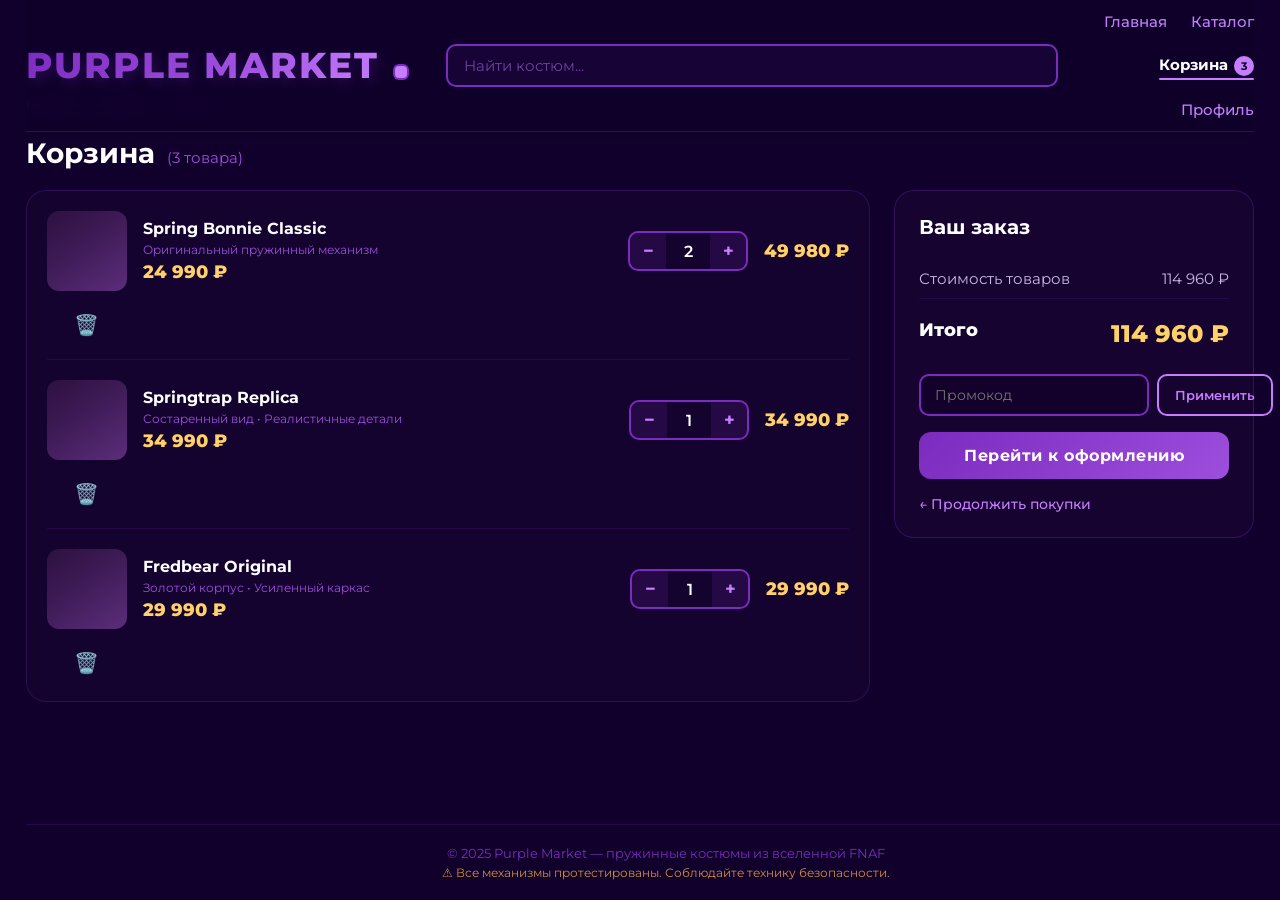
==== cart.html @ 16dbb94a "понятно." ====
<!-- cart.html -->
<!DOCTYPE html>
<html lang="ru">
<head>
    <meta charset="UTF-8">
    <meta name="viewport" content="width=device-width, initial-scale=1.0">
    <title>Корзина | Purple Market</title>
    <link rel="preconnect" href="https://fonts.googleapis.com">
    <link rel="preconnect" href="https://fonts.gstatic.com" crossorigin>
    <link href="https://fonts.googleapis.com/css2?family=Montserrat:wght@400;500;600;700;800;900&display=swap" rel="stylesheet">
    <link rel="stylesheet" href="cart.css">
</head>
<body>
    <div class="header">
        <h1 class="logo">Purple Market</h1>
        <input class="search" type="text" placeholder="Найти костюм...">
        <div class="links">
            <a class="a" href="index.html">Главная</a>
            <a class="a" href="catalog.html">Каталог</a>
            <a class="a active" href="cart.html">Корзина <span class="cart-badge">3</span></a>
            <a class="a" href="profile.html">Профиль</a>
        </div>
    </div>

    <div class="breadcrumbs">
        <a href="index.html">Главная</a>
        <span class="breadcrumb-sep">›</span>
        <a href="catalog.html">Каталог</a>
        <span class="breadcrumb-sep">›</span>
        <span class="breadcrumb-current">Корзина</span>
    </div>

    <h1 class="cart-title">
        Корзина
        <span class="item-count-text">(3 товара)</span>
    </h1>

    <!-- Основной блок корзины -->
    <div class="cart-layout">
        <!-- Список товаров -->
        <div class="cart-items">
            <!-- Товар 1 -->
            <div class="cart-item">
                <div class="item-image">
                    <img class="img" src="https://avatars.mds.yandex.net/i?id=3c8444136133804bf10d3eeb27ead9ef_l-4120546-images-thumbs&n=13" alt="">
                </div>
                <div class="item-details">
                    <span class="item-name">Spring Bonnie Classic</span>
                    <span class="item-meta">Оригинальный пружинный механизм</span>
                    <span class="item-price">24 990 ₽</span>
                </div>
                <div class="quantity-control">
                    <button class="qty-btn">−</button>
                    <input type="number" class="qty-input" value="2" min="1" max="10">
                    <button class="qty-btn">+</button>
                </div>
                <div class="item-total">49 980 ₽</div>
                <button class="remove-btn" title="Удалить">🗑️</button>
            </div>

            <!-- Товар 2 -->
            <div class="cart-item">
                <div class="item-image">
                    <img class="img" src="https://i.ytimg.com/vi/x2kyxXucwGw/maxresdefault.jpg" alt="">
                </div>
                <div class="item-details">
                    <span class="item-name">Springtrap Replica</span>
                    <span class="item-meta">Состаренный вид • Реалистичные детали</span>
                    <span class="item-price">34 990 ₽</span>
                </div>
                <div class="quantity-control">
                    <button class="qty-btn">−</button>
                    <input type="number" class="qty-input" value="1" min="1" max="10">
                    <button class="qty-btn">+</button>
                </div>
                <div class="item-total">34 990 ₽</div>
                <button class="remove-btn" title="Удалить">🗑️</button>
            </div>

            <!-- Товар 3 -->
            <div class="cart-item">
                <div class="item-image">
                    <img class="img" src="https://i.pinimg.com/originals/de/61/45/de6145ea5c075a3973337f6daa664766.png" alt="">
                </div>
                <div class="item-details">
                    <span class="item-name">Fredbear Original</span>
                    <span class="item-meta">Золотой корпус • Усиленный каркас</span>
                    <span class="item-price">29 990 ₽</span>
                </div>
                <div class="quantity-control">
                    <button class="qty-btn">−</button>
                    <input type="number" class="qty-input" value="1" min="1" max="10">
                    <button class="qty-btn">+</button>
                </div>
                <div class="item-total">29 990 ₽</div>
                <button class="remove-btn" title="Удалить">🗑️</button>
            </div>
        </div>

        <!-- Итоговая панель -->
        <div class="cart-summary">
            <div class="summary-title">Ваш заказ</div>
            <div class="summary-row">
                <span>Стоимость товаров</span>
                <span>114 960 ₽</span>
            </div>
            <div class="summary-row total">
                <span>Итого</span>
                <span class="summary-value">114 960 ₽</span>
            </div>
            <div class="promo-code">
                <input type="text" class="promo-input" placeholder="Промокод">
                <button class="promo-btn">Применить</button>
            </div>
            <button class="checkout-btn">Перейти к оформлению</button>
            <a href="catalog.html" class="continue-shopping">← Продолжить покупки</a>
        </div>
    </div>

    <!-- Пустая корзина (скрыта по умолчанию) -->
    <div class="empty-cart">
        <div class="empty-icon">🛒💨</div>
        <div class="empty-text">Ваша корзина пуста</div>
        <div class="empty-sub">Пружинные механизмы ждут своего владельца</div>
        <a href="catalog.html" class="continue-shopping">Перейти в каталог</a>
    </div>

    <footer class="footer">
        <div class="footer-content">
            <p>© 2025 Purple Market — пружинные костюмы из вселенной FNAF</p>
            <p class="footer-warning">⚠ Все механизмы протестированы. Соблюдайте технику безопасности.</p>
        </div>
    </footer>
</body>
</html>
---- cart.css ----
/* cart.css */
* {
    margin: 0;
    padding: 0;
    box-sizing: border-box;
}

body {
    font-family: 'Montserrat', sans-serif;
    background-color: #10002B;
    color: #E0D6F5;
    max-width: 100vw;
    overflow-x: hidden;
    padding: 80px 2vw 0 2vw;
    min-height: 100vh;
    position: relative;
}

/* ---------- HEADER ---------- */
.logo {
    font-size: 36px;
    font-weight: 800;
    letter-spacing: 2px;
    text-transform: uppercase;
    background: linear-gradient(135deg, #7B2CBF 0%, #9D4EDD 45%, #C77DFF 80%);
    background-clip: text;
    -webkit-background-clip: text;
    color: transparent;
    -webkit-text-fill-color: transparent;
    text-shadow: 4px 4px 12px rgba(123, 44, 191, 0.25);
    position: relative;
    display: inline-block;
    transition: all 0.3s ease;
    min-width: 400px;
}

.logo::after {
    content: "";
    display: inline-block;
    width: 12px;
    height: 12px;
    margin-left: 16px;
    background: #C77DFF;
    border-radius: 4px;
    box-shadow: 0 0 0 2px #7B2CBF;
}

.header {
    display: flex;
    gap: 20px;
    position: fixed;
    z-index: 100;
    align-items: center;
    width: calc(100% - 4vw);
    top: 0;
    padding: 12px 0;
    background-color: rgba(16, 0, 43, 0.92);
    backdrop-filter: blur(12px);
    -webkit-backdrop-filter: blur(12px);
    border-bottom: 1px solid rgba(123, 44, 191, 0.3);
}

.links {
    display: flex;
    justify-content: flex-end;
    gap: 24px;
    flex-wrap: wrap;
    margin-left: auto;
}

.a {
    color: #C77DFF;
    text-decoration: none;
    font-weight: 500;
    font-size: 15px;
    position: relative;
    transition: color 0.3s;
    white-space: nowrap;
}

.a:hover {
    color: #fff;
}

.a.active {
    color: #fff;
    font-weight: 700;
}

.a.active::after {
    content: '';
    position: absolute;
    bottom: -4px;
    left: 0;
    width: 100%;
    height: 2px;
    background: #C77DFF;
    border-radius: 2px;
}

.cart-badge {
    display: inline-block;
    background: #C77DFF;
    color: #10002B;
    font-size: 11px;
    font-weight: 700;
    width: 20px;
    height: 20px;
    line-height: 20px;
    text-align: center;
    border-radius: 50%;
    margin-left: 2px;
    vertical-align: middle;
}

.search {
    padding: 10px 16px;
    border-radius: 10px;
    border: 2px solid #7B2CBF;
    background-color: rgba(123, 44, 191, 0.08);
    color: #E0D6F5;
    font-size: 15px;
    transition: all 0.3s ease;
    min-width: 200px;
    width: 100%;
    max-width: 1000px;
    font-family: 'Montserrat', sans-serif;
}

.search:focus {
    outline: none;
    box-shadow: 0px 0px 14px rgba(199, 125, 255, 0.5);
    border-color: #C77DFF;
    background-color: rgba(123, 44, 191, 0.15);
}

.search:hover {
    border-color: #C77DFF;
}

.search::placeholder {
    color: rgba(199, 125, 255, 0.5);
}

/* ---------- ХЛЕБНЫЕ КРОШКИ ---------- */
.breadcrumbs {
    padding: 16px 0 8px;
    font-size: 13px;
    color: #9D4EDD;
    display: flex;
    gap: 6px;
    flex-wrap: wrap;
}

.breadcrumbs a {
    color: #C77DFF;
    text-decoration: none;
    transition: color 0.2s;
}

.breadcrumbs a:hover {
    color: #fff;
}

.breadcrumb-sep {
    color: #7B2CBF;
}

.breadcrumb-current {
    color: #E0D6F5;
    opacity: 0.7;
}

/* ---------- ЗАГОЛОВОК КОРЗИНЫ ---------- */
.cart-title {
    font-size: 28px;
    font-weight: 700;
    color: #fff;
    margin: 16px 0 20px;
    display: flex;
    align-items: baseline;
    gap: 12px;
}

.cart-title .item-count-text {
    font-size: 15px;
    font-weight: 400;
    color: #9D4EDD;
}

/* ---------- ОСНОВНАЯ СЕТКА ---------- */
.cart-layout {
    display: grid;
    grid-template-columns: 1fr 360px;
    gap: 24px;
    margin-bottom: 40px;
}

/* ---------- СПИСОК ТОВАРОВ ---------- */
.cart-items {
    background: rgba(26, 5, 51, 0.6);
    border: 1px solid rgba(123, 44, 191, 0.25);
    border-radius: 20px;
    padding: 20px;
    backdrop-filter: blur(8px);
    -webkit-backdrop-filter: blur(8px);
    display: flex;
    flex-direction: column;
    gap: 20px;
}

.cart-item {
    display: grid;
    grid-template-columns: 80px 1fr auto auto;
    gap: 16px;
    align-items: center;
    padding-bottom: 16px;
    border-bottom: 1px solid rgba(123, 44, 191, 0.15);
    transition: all 0.3s;
}

.cart-item:last-child {
    border-bottom: none;
    padding-bottom: 0;
}

.item-image {
    width: 80px;
    height: 80px;
    border-radius: 12px;
    background: linear-gradient(145deg, #2D1040 0%, #3D1A55 40%, #5B2D7A 100%);
    display: flex;
    align-items: center;
    justify-content: center;
    font-size: 38px;
    overflow: hidden;
    position: relative;
}

.img {
    width: 180px;
    height: 100px;
    position: absolute;
    left: -30px;
}

.item-details {
    display: flex;
    flex-direction: column;
    gap: 4px;
}

.item-name {
    font-size: 16px;
    font-weight: 700;
    color: #fff;
}

.item-meta {
    font-size: 12px;
    color: #9D4EDD;
}

.item-price {
    font-weight: 800;
    color: #FFD166;
    font-size: 18px;
}

/* ---------- КОНТРОЛ КОЛИЧЕСТВА ---------- */
.quantity-control {
    display: flex;
    align-items: center;
    border-radius: 10px;
    overflow: hidden;
    border: 2px solid #7B2CBF;
    width: fit-content;
}

.qty-btn {
    background: rgba(123, 44, 191, 0.15);
    border: none;
    color: #C77DFF;
    font-size: 18px;
    font-weight: 700;
    width: 36px;
    height: 36px;
    cursor: pointer;
    transition: all 0.2s;
    font-family: 'Montserrat', sans-serif;
}

.qty-btn:hover {
    background: #7B2CBF;
    color: #fff;
}

.qty-input {
    width: 44px;
    text-align: center;
    background: transparent;
    border: none;
    color: #fff;
    font-size: 16px;
    font-weight: 600;
    font-family: 'Montserrat', sans-serif;
    -moz-appearance: textfield;
}

.qty-input::-webkit-outer-spin-button,
.qty-input::-webkit-inner-spin-button {
    -webkit-appearance: none;
    margin: 0;
}

/* ---------- ИТОГО ПО ТОВАРУ И УДАЛЕНИЕ ---------- */
.item-total {
    font-size: 18px;
    font-weight: 800;
    color: #FFD166;
    min-width: 80px;
    text-align: right;
}

.remove-btn {
    background: none;
    border: none;
    color: #C77DFF;
    font-size: 20px;
    cursor: pointer;
    transition: 0.2s;
    padding: 6px;
    border-radius: 8px;
}

.remove-btn:hover {
    color: #FF3B5C;
    background: rgba(255, 59, 92, 0.1);
}

/* ---------- ПАНЕЛЬ ИТОГОВ ---------- */
.cart-summary {
    background: rgba(26, 5, 51, 0.7);
    border: 1px solid rgba(123, 44, 191, 0.3);
    border-radius: 20px;
    padding: 24px;
    backdrop-filter: blur(8px);
    -webkit-backdrop-filter: blur(8px);
    height: fit-content;
    position: sticky;
    top: 90px;
}

.summary-title {
    font-size: 20px;
    font-weight: 700;
    color: #fff;
    margin-bottom: 20px;
}

.summary-row {
    display: flex;
    justify-content: space-between;
    padding: 10px 0;
    color: #C9B8E8;
    font-size: 15px;
    border-bottom: 1px solid rgba(123, 44, 191, 0.15);
}

.summary-row.total {
    border-bottom: none;
    font-weight: 800;
    font-size: 18px;
    color: #fff;
    margin-top: 10px;
}

.summary-row.total .summary-value {
    color: #FFD166;
    font-size: 24px;
}

/* ---------- ПРОМОКОД ---------- */
.promo-code {
    display: flex;
    gap: 8px;
    margin: 16px 0;
}

.promo-input {
    flex: 1;
    padding: 10px 14px;
    border-radius: 10px;
    border: 2px solid #7B2CBF;
    background: rgba(16, 0, 43, 0.5);
    color: #E0D6F5;
    font-size: 14px;
    font-family: 'Montserrat', sans-serif;
    transition: all 0.3s;
}

.promo-input:focus {
    outline: none;
    border-color: #C77DFF;
    box-shadow: 0 0 10px rgba(199, 125, 255, 0.3);
}

.promo-btn {
    padding: 10px 16px;
    border-radius: 10px;
    border: 2px solid #C77DFF;
    background: transparent;
    color: #C77DFF;
    font-weight: 600;
    cursor: pointer;
    transition: all 0.3s;
    font-family: 'Montserrat', sans-serif;
    white-space: nowrap;
}

.promo-btn:hover {
    background: rgba(199, 125, 255, 0.1);
    color: #fff;
}

/* ---------- КНОПКА ОФОРМЛЕНИЯ ---------- */
.checkout-btn {
    display: block;
    width: 100%;
    padding: 14px;
    margin-top: 16px;
    background: linear-gradient(135deg, #7B2CBF, #9D4EDD);
    border: none;
    border-radius: 12px;
    color: #fff;
    font-weight: 700;
    font-size: 16px;
    cursor: pointer;
    transition: all 0.3s;
    font-family: 'Montserrat', sans-serif;
    letter-spacing: 0.5px;
}

.checkout-btn:hover {
    background: linear-gradient(135deg, #9D4EDD, #C77DFF);
    box-shadow: 0 8px 25px rgba(123, 44, 191, 0.5);
    transform: translateY(-2px);
}

.continue-shopping {
    display: inline-block;
    margin-top: 16px;
    color: #C77DFF;
    text-decoration: none;
    font-size: 14px;
    font-weight: 500;
    transition: color 0.2s;
}

.continue-shopping:hover {
    color: #fff;
    text-decoration: underline;
}

/* ---------- ПУСТАЯ КОРЗИНА ---------- */
.empty-cart {
    display: none; /* По умолчанию скрыта. Показывается, когда товаров нет. */
    text-align: center;
    padding: 60px 20px;
}

/* Раскомментируйте, чтобы показать заглушку, когда корзина пуста */
/*
.cart-layout:empty ~ .empty-cart {
    display: block;
}
*/

.empty-icon {
    font-size: 64px;
    margin-bottom: 20px;
}

.empty-text {
    font-size: 22px;
    font-weight: 700;
    color: #fff;
    margin-bottom: 10px;
}

.empty-sub {
    color: #9D4EDD;
    margin-bottom: 24px;
}

.empty-cart .continue-shopping {
    display: inline-block;
    background: #7B2CBF;
    color: #fff;
    padding: 12px 28px;
    border-radius: 10px;
    text-decoration: none;
    font-weight: 600;
    transition: background 0.3s;
}

.empty-cart .continue-shopping:hover {
    background: #9D4EDD;
}

/* ---------- ФУТЕР ---------- */
.footer {
    margin-top: 40px;
    padding: 20px 0;
    border-top: 1px solid rgba(123, 44, 191, 0.2);
    text-align: center;
    color: #7B2CBF;
    font-size: 13px;
    position: absolute;
    width: 100%;
    bottom: 0;
}

.footer-warning {
    margin-top: 4px;
    font-size: 12px;
    color: #FFB347;
    opacity: 0.8;
}

/* ---------- АДАПТИВНОСТЬ ---------- */
@media (max-width: 900px) {
    .cart-layout {
        grid-template-columns: 1fr;
    }

    .cart-summary {
        position: static;
    }

    .logo {
        font-size: 28px;
        min-width: auto;
    }

    .header {
        flex-wrap: wrap;
        gap: 10px;
    }

    .links {
        gap: 14px;
    }

    .search {
        max-width: 100%;
        order: 3;
        flex: 1 1 100%;
    }

    .cart-item {
        grid-template-columns: 60px 1fr auto;
        gap: 10px;
    }

    .item-image {
        width: 60px;
        height: 60px;
        font-size: 28px;
    }

    .item-total {
        grid-column: span 2;
        text-align: right;
    }
}

@media (max-width: 560px) {
    body {
        padding: 70px 10px 0 10px;
    }

    .cart-item {
        grid-template-columns: 50px 1fr;
    }

    .quantity-control {
        grid-column: span 2;
    }

    .cart-items {
        padding: 14px;
    }

    .summary-title {
        font-size: 18px;
    }

    .checkout-btn {
        font-size: 14px;
    }
}
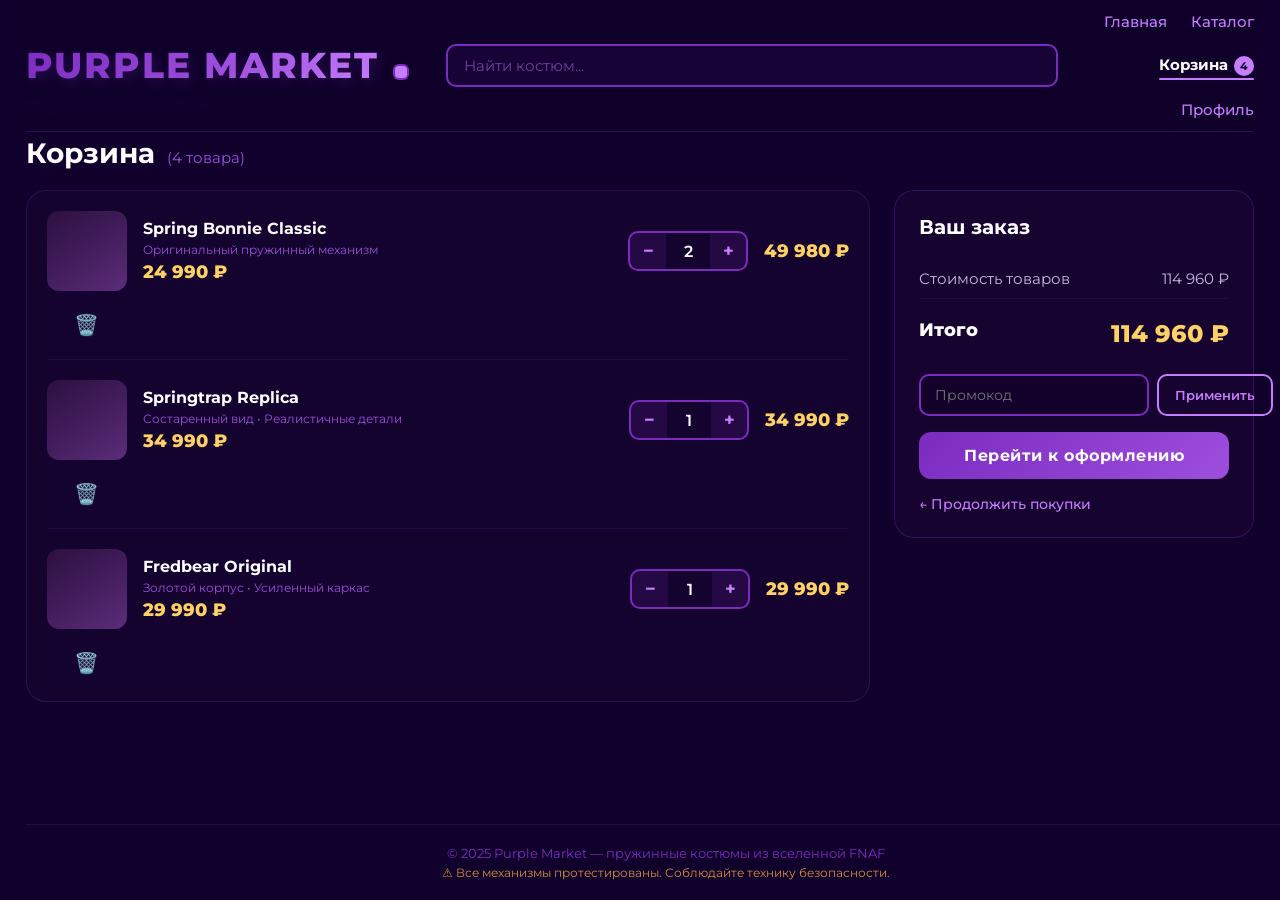
==== commit 200b3850: "AaAaAaaaaa" ====
--- a/cart.html
+++ b/cart.html
@@ -131,5 +131,6 @@
             <p class="footer-warning">⚠ Все механизмы протестированы. Соблюдайте технику безопасности.</p>
         </div>
     </footer>
+    <script src="./cart.js"></script>
 </body>
 </html>
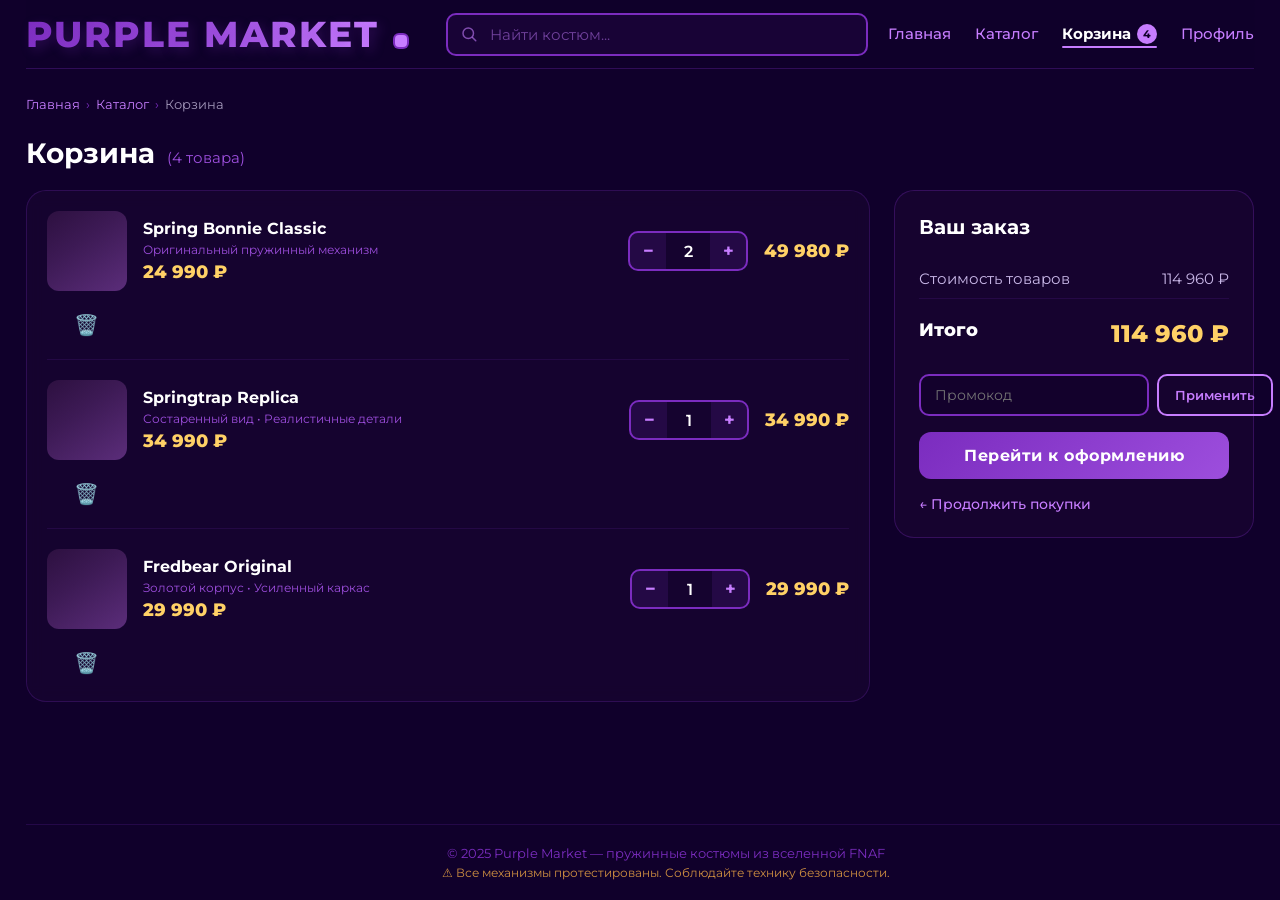
==== commit dd07c8d2: "AAAAAAA" ====
--- a/cart.html
+++ b/cart.html
@@ -13,7 +13,13 @@
 <body>
     <div class="header">
         <h1 class="logo">Purple Market</h1>
-        <input class="search" type="text" placeholder="Найти костюм...">
+        <div class="search-wrap">
+            <svg class="search-icon" width="18" height="18" viewBox="0 0 24 24" fill="none" xmlns="http://www.w3.org/2000/svg">
+                <circle cx="11" cy="11" r="7" stroke="currentColor" stroke-width="2"/>
+                <path d="M21 21L16.65 16.65" stroke="currentColor" stroke-width="2" stroke-linecap="round"/>
+            </svg>
+            <input class="search" type="text" placeholder="Найти костюм..." />
+        </div>
         <div class="links">
             <a class="a" href="index.html">Главная</a>
             <a class="a" href="catalog.html">Каталог</a>
--- a/cart.css
+++ b/cart.css
@@ -113,17 +113,33 @@
     vertical-align: middle;
 }
 
+.search-wrap {
+    position: relative;
+    flex: 1;
+    min-width: 200px;
+    max-width: 1000px;
+    width: 100%;
+}
+
+.search-icon {
+    position: absolute;
+    left: 14px;
+    top: 50%;
+    transform: translateY(-50%);
+    color: rgba(199, 125, 255, 0.6);
+    pointer-events: none;
+    transition: color 0.3s ease;
+}
+
 .search {
-    padding: 10px 16px;
+    padding: 10px 16px 10px 42px;
     border-radius: 10px;
     border: 2px solid #7B2CBF;
     background-color: rgba(123, 44, 191, 0.08);
     color: #E0D6F5;
     font-size: 15px;
     transition: all 0.3s ease;
-    min-width: 200px;
     width: 100%;
-    max-width: 1000px;
     font-family: 'Montserrat', sans-serif;
 }
 
@@ -132,6 +148,11 @@
     box-shadow: 0px 0px 14px rgba(199, 125, 255, 0.5);
     border-color: #C77DFF;
     background-color: rgba(123, 44, 191, 0.15);
+}
+
+.search:focus ~ .search-icon,
+.search-wrap:focus-within .search-icon {
+    color: #C77DFF;
 }
 
 .search:hover {
